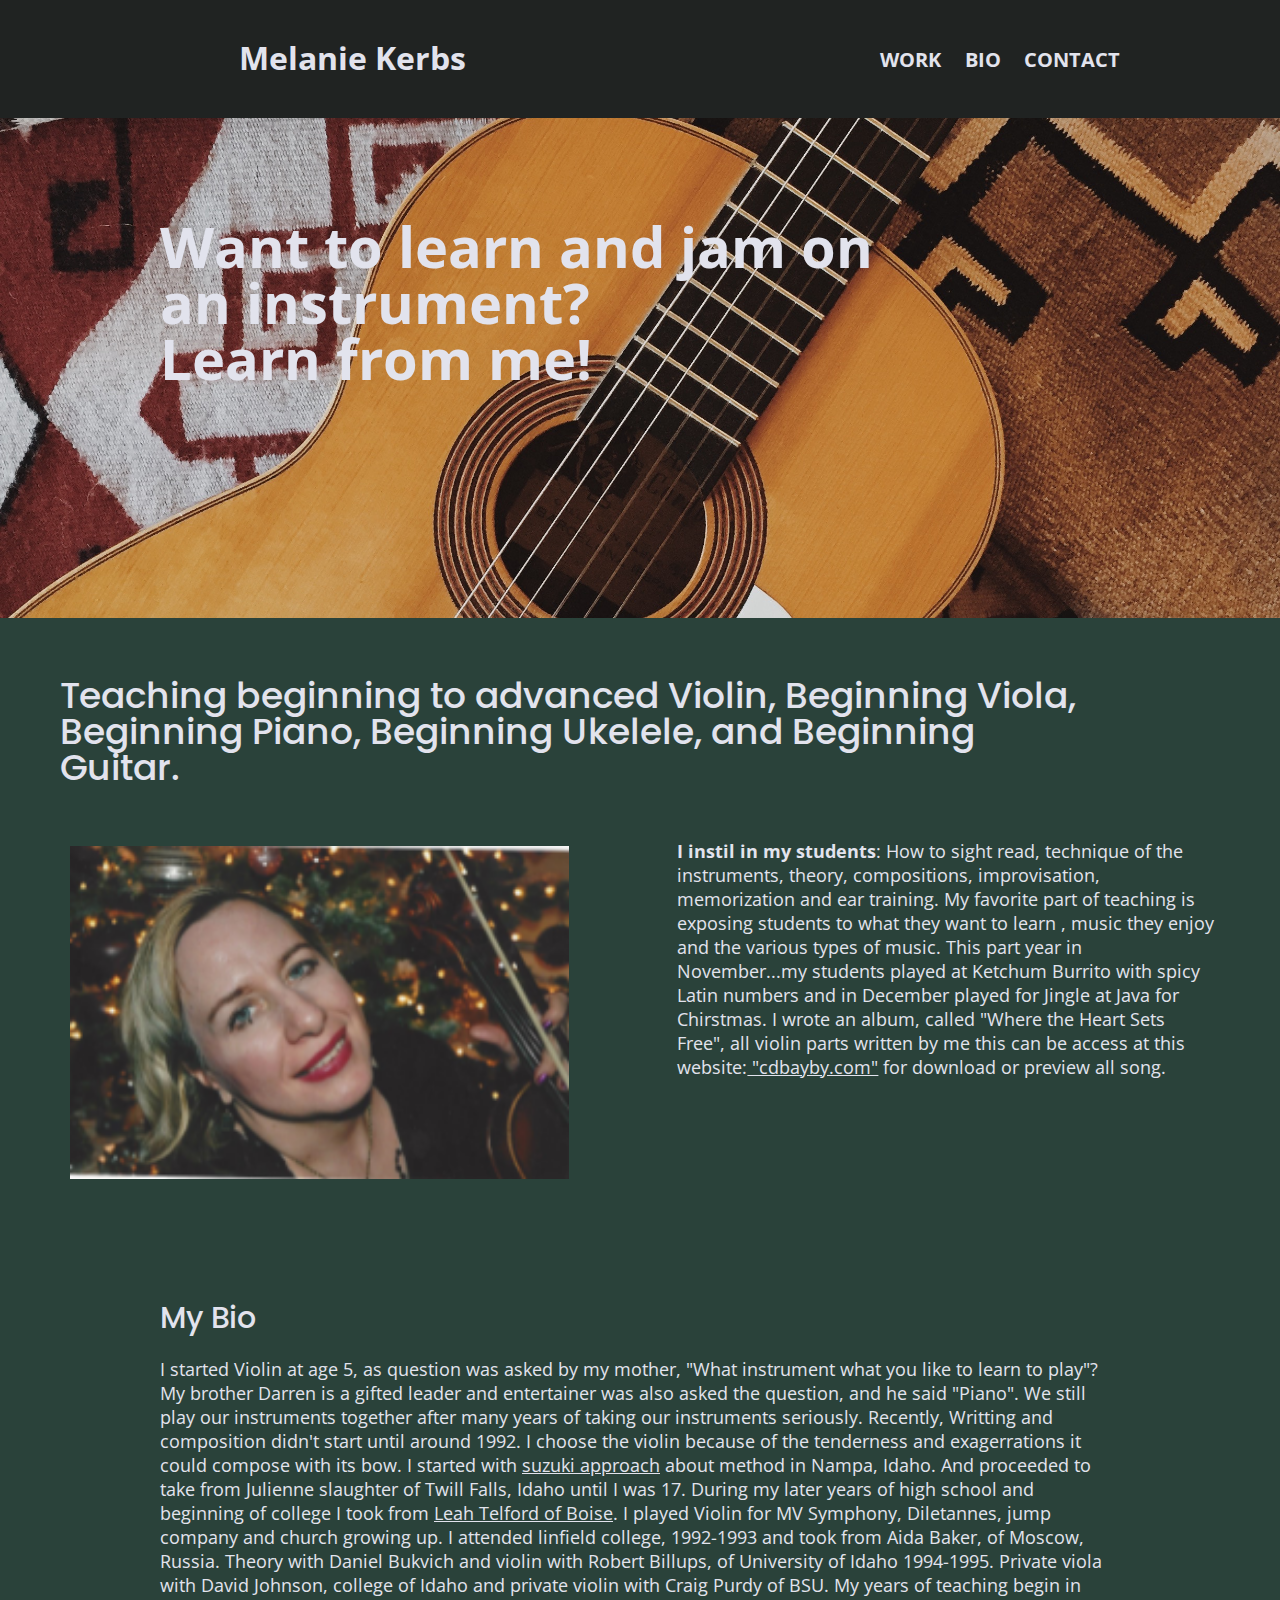
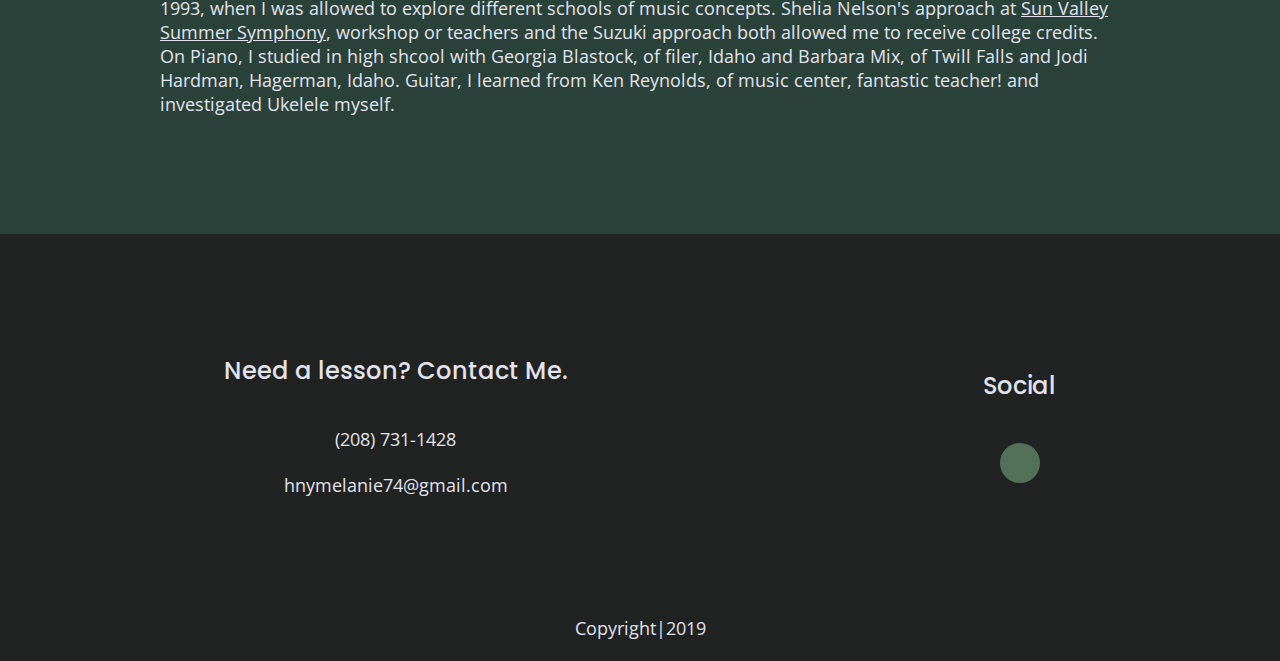
==== index.html @ a96df4be "my firt customer website" ====
<!doctype html>
<html class="no-js" lang="">

<head>
  <meta charset="utf-8">
  <meta http-equiv="x-ua-compatible" content="ie=edge">
  <title>Private Music lesson</title>
  <meta name="description" content="">
  <meta name="viewport" content="width=device-width, initial-scale=1">

  <link rel="manifest" href="site.webmanifest">
  <link rel="apple-touch-icon" href="icon.png">
  <!-- Place favicon.ico in the root directory -->
<link href="https://fonts.googleapis.com/css?family=Open+Sans:400,700|Poppins:500,700" rel="stylesheet">
<link rel="stylesheet" href="https://use.fontawesome.com/releases/v5.7.2/css/all.css" integrity="sha384-fnmOCqbTlWIlj8LyTjo7mOUStjsKC4pOpQbqyi7RrhN7udi9RwhKkMHpvLbHG9Sr" crossorigin="anonymous">
  <link rel="stylesheet" href="css/normalize.css">
  <link rel="stylesheet" href="css/main.css">

  <meta name="theme-color" content="#fafafa">
</head>

<body>
  <!--[if lte IE 9]>
    <p class="browserupgrade">You are using an <strong>outdated</strong> browser. Please <a href="https://browsehappy.com/">upgrade your browser</a> to improve your experience and security.</p>
  <![endif]-->

  <!-- Add your site or application content here -->
  <header>
    <div class="content-wrapper">
      <figure>
      <h1>Melanie Kerbs</h1>
    </figure>
      <div class ="header-divider"></div>
        <nav>
          <ul>
            <li><a href="#work">WORK</a></li>
            <li><a href="#bio">BIO</a></li>
            <li><a href="#contact">CONTACT</a></li>
          </ul>
        </nav>
      </div>
  </header>

  <main>

    <section class="hero-area">
      <div class="content-wrapper">
        <h1>Want to learn and jam on an instrument?<br> Learn from me!</h1>
      </div>
    </section>

<section class="work">
      <div class"content-wrapper">
        <h2>Teaching beginning to advanced Violin, Beginning Viola, Beginning
            Piano, Beginning Ukelele, and Beginning Guitar.
          </h2>
          <article>
            <figure>
              <img src="img/melanie-3.PNG">
            </figure>
         <div>
          <p><strong> I instil in my
            students</strong>: How to sight read, technique of the instruments, theory,
            compositions, improvisation, memorization and ear training.
            My favorite part of teaching is exposing students to what they want to learn
            , music they enjoy and the various types of music. This part year in
             November...my students played at Ketchum Burrito with spicy Latin numbers
            and in December played for Jingle at Java for Chirstmas. I wrote
            an album, called "Where the Heart Sets Free", all violin parts
            written by me this can be access at this website:<a href = "https://store.cdbaby.com/cd/melaniekerbs">
            "cdbayby.com"</a> for download or preview all song.
          </p>
      </div>
    </article>
  </div>
</section>

      <section class="bio">
        <div class="content-wrapper">
          <h3>My Bio</h3>
          <p>I started Violin at age 5, as question was asked by my mother,
              "What instrument what you like to learn to play"?<br> My brother
               Darren is a gifted leader and entertainer was also asked the question,
               and he said "Piano". We still play our instruments together after
               many years of taking our instruments seriously. Recently,
               Writting and composition didn't start until around 1992.
               I choose the violin because of the tenderness and exagerrations it could
               compose with its bow. I started with <a href ="http://idahosuzuki.org/">suzuki approach</a>
               about method in Nampa, Idaho. And proceeded to take from Julienne slaughter of Twill
               Falls, Idaho until I was 17. During my later years of high school and beginning of
               college I took from <a href = "http://telfordviolins.com/">Leah Telford of Boise</a>.
               I played Violin for MV Symphony, Diletannes, jump company and church growing up.
               I attended linfield college, 1992-1993 and took from Aida Baker, of Moscow, Russia.
               Theory with Daniel Bukvich and violin with Robert Billups, of University of Idaho 1994-1995.
               Private viola with David Johnson, college of Idaho and private violin with Craig Purdy of BSU.
               My years of teaching begin in 1993, when I was allowed to explore different schools of music concepts.
               Shelia Nelson's approach at <a href ="https://svsummersymphony.org/"> Sun Valley Summer Symphony</a>, workshop or teachers
               and the Suzuki approach both allowed me to receive college credits.
               On Piano, I studied in high shcool with Georgia Blastock, of filer, Idaho and Barbara Mix,
               of Twill Falls and Jodi Hardman, Hagerman, Idaho.
               Guitar, I learned from Ken Reynolds, of music center, fantastic teacher! and investigated Ukelele myself.
             </p>
        </div>
    </section>
</main>

  <footer >
    <div class="content-wrapper">
      <div class ="footer-content">
        <address class="contact"><!--contact became:contact-infor-->
            <h4>Need a lesson? Contact Me.</h4>
              <p>
              <a href ="call:(208)731-1428" target="_blank">
                <i class="fas fa-phone"></i>(208) 731-1428<br></a>
              </p>
              <p><br>
                <a href ="mailto:hnymelanie74@gmail.com" target="_blank">
                 <i class="far fa-envelope"></i>hnymelanie74@gmail.com</a>
              </p>
          </address>
          <div class = "social">
          <h4>Social</h4>
          <div class="social-icons">
            <p>
              <a href ="https://store.cdbaby.com/cd/melaniekerbs" target="_blank">
                <i class="fas fa-guitar"></i></a>
            </p>
          </div>
        </div>
      </div> <!--footer-content end-->
    </div> <!--content-wrapper end-->
    <div class ="copyright">
      <p>Copyright|2019</p>
    </div>
  </footer>
  <script src="js/vendor/modernizr-3.6.0.min.js"></script>
  <script src="https://code.jquery.com/jquery-3.3.1.min.js" integrity="sha256-FgpCb/KJQlLNfOu91ta32o/NMZxltwRo8QtmkMRdAu8=" crossorigin="anonymous"></script>
  <script>window.jQuery || document.write('<script src="js/vendor/jquery-3.3.1.min.js"><\/script>')</script>
  <script src="js/plugins.js"></script>
  <script src="js/main.js"></script>

  <!-- Google Analytics: change UA-XXXXX-Y to be your site's ID. -->
  <script>
    window.ga = function () { ga.q.push(arguments) }; ga.q = []; ga.l = +new Date;
    ga('create', 'UA-XXXXX-Y', 'auto'); ga('send', 'pageview')
  </script>
  <script src="https://www.google-analytics.com/analytics.js" async defer></script>
</body>

</html>
---- css/main.css ----
/*! HTML5 Boilerplate v6.1.0 | MIT License | https://html5boilerplate.com/ */

/*
 * What follows is the result of much research on cross-browser styling.
 * Credit left inline and big thanks to Nicolas Gallagher, Jonathan Neal,
 * Kroc Camen, and the H5BP dev community and team.
 */

/* ==========================================================================
   Base styles: opinionated defaults
   ========================================================================== */

html {
  color: #222;
  font-size: 1em;
  line-height: 1.4;
}

/*
 * Remove text-shadow in selection highlight:
 * https://twitter.com/miketaylr/status/12228805301
 *
 * Vendor-prefixed and regular ::selection selectors cannot be combined:
 * https://stackoverflow.com/a/16982510/7133471
 *
 * Customize the background color to match your design.
 */

::-moz-selection {
  background: #b3d4fc;
  text-shadow: none;
}

::selection {
  background: #b3d4fc;
  text-shadow: none;
}

/*
 * A better looking default horizontal rule
 */

hr {
  display: block;
  height: 1px;
  border: 0;
  border-top: 1px solid #ccc;
  margin: 1em 0;
  padding: 0;
}

/*
 * Remove the gap between audio, canvas, iframes,
 * images, videos and the bottom of their containers:
 * https://github.com/h5bp/html5-boilerplate/issues/440
 */

audio,
canvas,
iframe,
img,
svg,
video {
  vertical-align: middle;
}

/*
 * Remove default fieldset styles.
 */

fieldset {
  border: 0;
  margin: 0;
  padding: 0;
}

/*
 * Allow only vertical resizing of textareas.
 */

textarea {
  resize: vertical;
}

/* ==========================================================================
   Browser Upgrade Prompt
   ========================================================================== */

.browserupgrade {
  margin: 0.2em 0;
  background: #ccc;
  color: #000;
  padding: 0.2em 0;
}

/* ==========================================================================
   Author's custom styles
   ========================================================================== */

/* General Styles */

html {
	font-size: 16px;
}

body {
  font-size: 1em;
  font-family: 'Open Sans', sans-serif;
  color: #e2e3ed;
  text-align: left;
}

ul,
ol {
  list-style-type: none;
  margin: 0;
  padding: 0;
}

a {
  color: #e2e3ed;
  text-decoration: none;
}

h2 {
  font-family: 'Poppins', sans-serif;
  font-weight: 500;
  font-size: 1.875em;
  margin: 0;
}

h3,
h4 {
  font-family: 'Poppins', sans-serif;
  font-weight: 500;
  font-size: 1.125em;
  margin: 20px 0;
}

p {
  font-size: .875em;
  line-height: 1.285;
}

img {
 width: 100%;
}

figure {
 margin: 0;
}

address {
 font-style: normal;
}

.content-wrapper {
  width: 90%;
  margin: 50px 0;
}

/* -------------------- Base Header - Footer Styles -------------------- */

header,
footer {
  background-color: #202322;
  display: flex;
  justify-content: center;
  align-items: center;
  flex-flow: row wrap;
}

header {
  padding: 15px 0;
}

header .content-wrapper {
  margin: 0;
  display: flex;
  justify-content: center;
  align-items: center;
  flex-flow: row wrap;
}

header figure {
  width: 70%;
  display: flex;
  justify-content: center;
  align-items: center;
  flex-flow: row wrap;
}

.header-divider {
  background: #3a3a3a;
  height: 1px;
  width: 100%;
  margin: 10px 0 20px 0;
}

header nav {
  width: 60%;
  font-size: 1.125em;
  font-weight: 700;
  text-transform: uppercase;
  display: flex;
  justify-content: space-around;
  align-items: center;
  flex-flow: row wrap;
}

header nav ul {
  width: 100%;
  display: flex;
  justify-content: space-around;
}

header nav ul li {
  font-size: 1.125em;
}

footer {
  text-align: center;
  flex-direction: column;
}

footer p {
  margin: 0;
}

footer .content-wrapper {
  width: 50%;
  margin: 50px 0;
}

footer .contact {
  margin-bottom: 45px;
}

footer .social-icons {
  display: flex;
  justify-content: space-around;
  align-items: center;

}

footer .social-icons p {
  background-color: #527158;
  border-radius: 50%;
  width: 40px;
  height: 40px;
  display: flex;
  justify-content: center;
  align-items: center;
}

footer .social-icons p i {
  font-size: 1.3125em;
}

footer .copyright {
  margin: 20px 0;
}

/* -------------------- Mobile Styles - Homepage -------------------- */


/* Hero Area */

.hero-area {
  background: url(../img/junior-uk.jpg);
  background-size: cover;
  background-position: center;
  min-height: 500px;
  display: flex;
  justify-content: center;
  flex-flow: row wrap;
}

.hero-area h1 {
  font-size: 2.25em;
}

/* work */

.work {
  background-color: #2a423a;
  display: flex;
  justify-content: center;
  flex-flow: row wrap;
}

.work h2 {
  margin:60px;
  line-height: 1;
}

.work p a {
  text-decoration:underline;
}
/** bio**/
.bio {
  background-color: #2a423a;
  display: flex;
  justify-content: center;
  flex-flow: row wrap;
  min-height: 400px;
}

.bio p a {
    text-decoration: underline;
}

/* ==========================================================================
   Helper classes
   ========================================================================== */

/*
 * Hide visually and from screen readers
 */

.hidden {
  display: none !important;
}

/*
 * Hide only visually, but have it available for screen readers:
 * https://snook.ca/archives/html_and_css/hiding-content-for-accessibility
 *
 * 1. For long content, line feeds are not interpreted as spaces and small width
 *    causes content to wrap 1 word per line:
 *    https://medium.com/@jessebeach/beware-smushed-off-screen-accessible-text-5952a4c2cbfe
 */

.visuallyhidden {
  border: 0;
  clip: rect(0 0 0 0);
  height: 1px;
  margin: -1px;
  overflow: hidden;
  padding: 0;
  position: absolute;
  width: 1px;
  white-space: nowrap;
  /* 1 */
}

/*
 * Extends the .visuallyhidden class to allow the element
 * to be focusable when navigated to via the keyboard:
 * https://www.drupal.org/node/897638
 */

.visuallyhidden.focusable:active,
.visuallyhidden.focusable:focus {
  clip: auto;
  height: auto;
  margin: 0;
  overflow: visible;
  position: static;
  width: auto;
  white-space: inherit;
}

/*
 * Hide visually and from screen readers, but maintain layout
 */

.invisible {
  visibility: hidden;
}

/*
 * Clearfix: contain floats
 *
 * For modern browsers
 * 1. The space content is one way to avoid an Opera bug when the
 *    `contenteditable` attribute is included anywhere else in the document.
 *    Otherwise it causes space to appear at the top and bottom of elements
 *    that receive the `clearfix` class.
 * 2. The use of `table` rather than `block` is only necessary if using
 *    `:before` to contain the top-margins of child elements.
 */

.clearfix:before,
.clearfix:after {
  content: " ";
  /* 1 */
  display: table;
  /* 2 */
}

.clearfix:after {
  clear: both;
}

/* ==========================================================================
   EXAMPLE Media Queries for Responsive Design.
   These examples override the primary ('mobile first') styles.
   Modify as content requires.
   ========================================================================== */

@media only screen and (min-width:768px) {
  /*Tablet styles here*/

  /* General styles */
  .content-wrapper {
    max-width: 640px;
    margin: 100px 0;
  }

  h2 {
    font-size: 2.25em;
    line-height: 1.333;
  }

  h3 {
      font-size: 1.5em;
      line-height: 1.25;
  }

  /* Header */
  header {
    justify-content: space-around;
  }

  header .content-wrapper {
    width: 100%;
    justify-content: space-between;
  }

  header figure {
    width: 40%;
  }

  header nav {
    width: 35%;
  }

  header nav ul {
    justify-content: space-between;
  }

  .header-divider {
    display: none;
  }
  /* Hero Area */

  .hero-area h1 {
    font-size: 2.5em;
    line-height: 1;
    margin: 0;
}

  /* work */
  .work article {
    display: flex;
    justify-content: space-between;
  }

  .work h2 {
    width: 80%;
  }

  .work article figure,
  .work article div {
    width: 39%;
  }

  .work article div {
      width: 42%;
      margin-right:60px;
      margin-top:-25px;
    }
  .work article figure{
    margin-left:60px;
  }


/** bio are**/

.bio {

}
  /* Footer */

  footer {
    ????
  }
footer .content-wrapper {
    width: 65%;
    margin: 100px 0;
  }

footer .footer-content {
    display: flex;
    justify-content: space-between;
    align-items: center;
    flex-direction: row;
  }
  footer .contact {
    margin-bottom: 0;
  }

  footer h4 {
    font-size: 1.5em;
    margin-bottom: 40px;
  }

  footer p {
      line-height: 1.285;
  }

  footer .social-icons { not sure if need to)
    display: flex;
    flex-flow: row wrap;??????
    width: 12.5em;
    justify-content: space-around;
  }

  footer .copyright {
    width: 100%;
  }



@media only screen and (min-width:1200px) {
  /*Desktop styles here*/

  .content-wrapper {
    max-width: 960px;
  }

  h2 {
    font-size: 2.25em;
  }

  h3,
  h4 {
      font-size: 1.875em;
  }

  p {
      font-size: 1.125em;
      line-height: 1.333;
  }

/**header**/

header nav {
  width: 25%;
}

  /* Hero */
  .hero-area h1 {
    font-size: 3.5em;
    width: 80%;
  }


  /* Work- Reviews */
.work article div {
    width: 42%;
    margin-right:65px;
  }
.work article figure{
  margin-left:70px;
}
/* ==========================================================================
   Print styles.
   Inlined to avoid the additional HTTP request:
   https://www.phpied.com/delay-loading-your-print-css/
   ========================================================================== */

@media print {
  *,
  *:before,
  *:after {
    background: transparent !important;
    color: #000 !important;
    /* Black prints faster */
    -webkit-box-shadow: none !important;
    box-shadow: none !important;
    text-shadow: none !important;
  }
  a,
  a:visited {
    text-decoration: underline;
  }
  a[href]:after {
    content: " (" attr(href) ")";
  }
  abbr[title]:after {
    content: " (" attr(title) ")";
  }
  /*
     * Don't show links that are fragment identifiers,
     * or use the `javascript:` pseudo protocol
     */
  a[href^="#"]:after,
  a[href^="javascript:"]:after {
    content: "";
  }
  pre {
    white-space: pre-wrap !important;
  }
  pre,
  blockquote {
    border: 1px solid #999;
    page-break-inside: avoid;
  }
  /*
     * Printing Tables:
     * http://css-discuss.incutio.com/wiki/Printing_Tables
     */
  thead {
    display: table-header-group;
  }
  tr,
  img {
    page-break-inside: avoid;
  }
  p,
  h2,
  h3 {
    orphans: 3;
    widows: 3;
  }
  h2,
  h3 {
    page-break-after: avoid;
  }
}
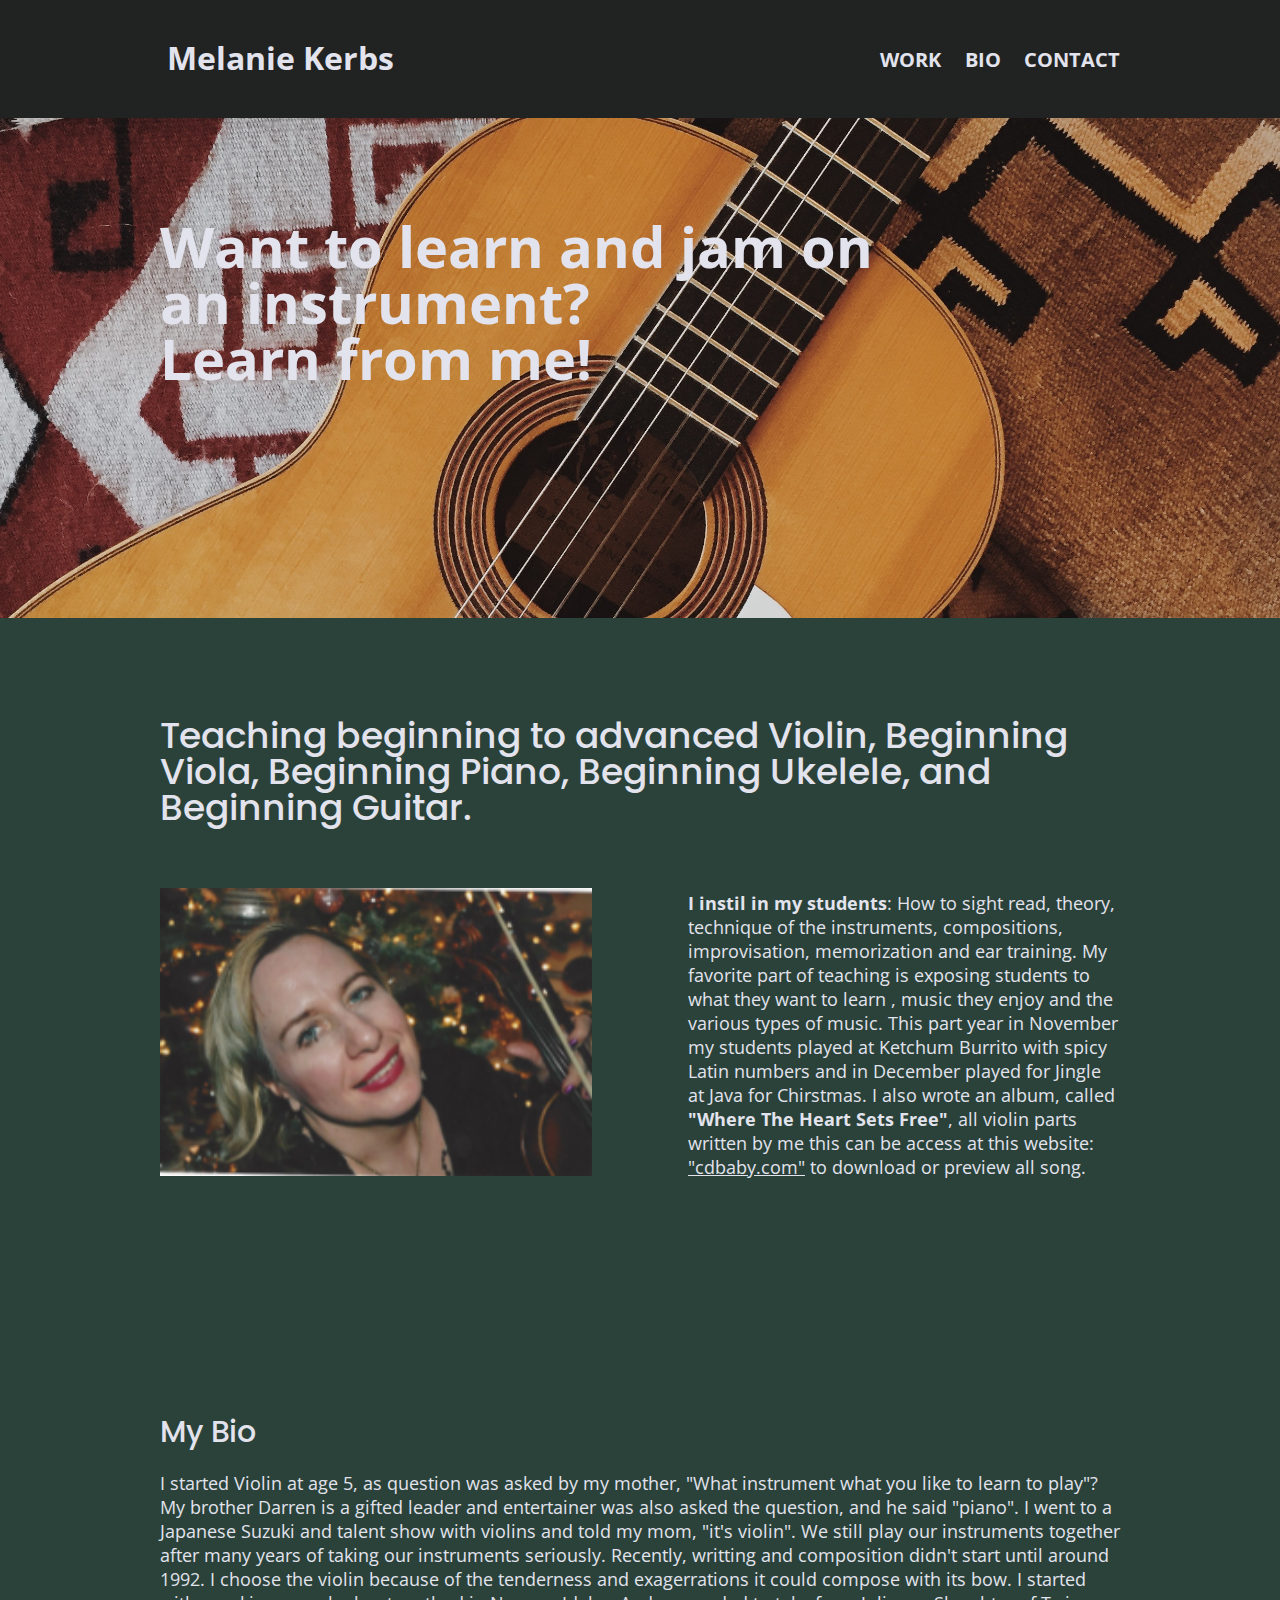
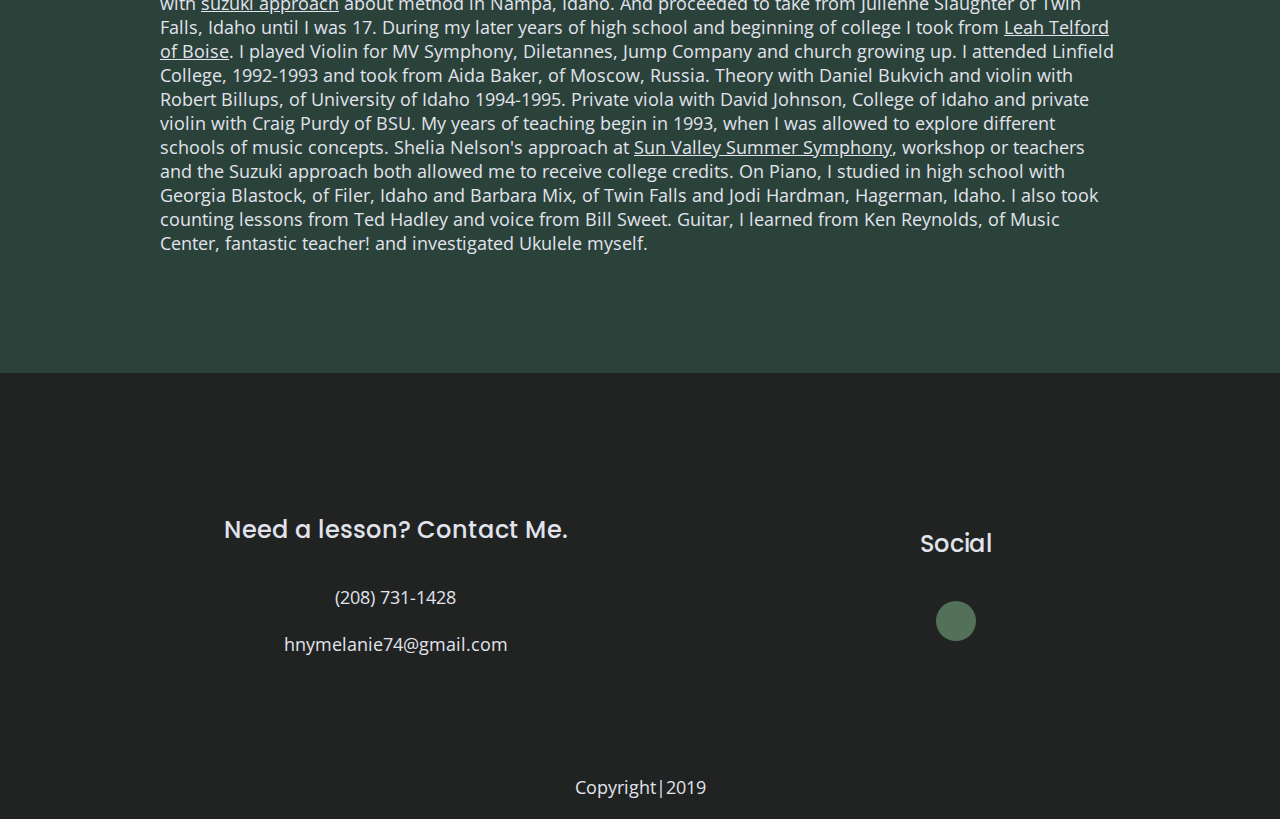
==== commit 62caaa3c: "changed on css and html" ====
--- a/index.html
+++ b/index.html
@@ -1,5 +1,5 @@
 <!doctype html>
-<html class="no-js" lang="">
+<html class="no-js" lang="en">
 
 <head>
   <meta charset="utf-8">
@@ -11,6 +11,7 @@
   <link rel="manifest" href="site.webmanifest">
   <link rel="apple-touch-icon" href="icon.png">
   <!-- Place favicon.ico in the root directory -->
+
 <link href="https://fonts.googleapis.com/css?family=Open+Sans:400,700|Poppins:500,700" rel="stylesheet">
 <link rel="stylesheet" href="https://use.fontawesome.com/releases/v5.7.2/css/all.css" integrity="sha384-fnmOCqbTlWIlj8LyTjo7mOUStjsKC4pOpQbqyi7RrhN7udi9RwhKkMHpvLbHG9Sr" crossorigin="anonymous">
   <link rel="stylesheet" href="css/normalize.css">
@@ -49,65 +50,72 @@
       </div>
     </section>
 
-<section class="work">
-      <div class"content-wrapper">
+<footer>
+<div id ="work">
+      <div class="content-wrapper">
         <h2>Teaching beginning to advanced Violin, Beginning Viola, Beginning
             Piano, Beginning Ukelele, and Beginning Guitar.
           </h2>
           <article>
             <figure>
-              <img src="img/melanie-3.PNG">
+              <img src="img/melanie-3.PNG" alt="A picture of me with violin">
             </figure>
          <div>
-          <p><strong> I instil in my
-            students</strong>: How to sight read, technique of the instruments, theory,
+          <p><strong> I instil in my students</strong>: How to sight read,
+            theory, technique of the instruments,
             compositions, improvisation, memorization and ear training.
             My favorite part of teaching is exposing students to what they want to learn
             , music they enjoy and the various types of music. This part year in
-             November...my students played at Ketchum Burrito with spicy Latin numbers
-            and in December played for Jingle at Java for Chirstmas. I wrote
-            an album, called "Where the Heart Sets Free", all violin parts
+             November my students played at Ketchum Burrito with spicy Latin numbers
+            and in December played for Jingle at Java for Chirstmas. I also wrote
+            an album, called <strong> "Where The Heart Sets Free"</strong>, all violin parts
             written by me this can be access at this website:<a href = "https://store.cdbaby.com/cd/melaniekerbs">
-            "cdbayby.com"</a> for download or preview all song.
+            "cdbaby.com"</a> to download or preview all song.
           </p>
       </div>
     </article>
   </div>
-</section>
+</div>
+</footer>
 
-      <section class="bio">
+<section>
+      <div id ="bio">
         <div class="content-wrapper">
           <h3>My Bio</h3>
           <p>I started Violin at age 5, as question was asked by my mother,
               "What instrument what you like to learn to play"?<br> My brother
                Darren is a gifted leader and entertainer was also asked the question,
-               and he said "Piano". We still play our instruments together after
+               and he said "piano". I went to a Japanese Suzuki and talent show with violins and told
+               my mom, "it's violin". We still play our instruments together after
                many years of taking our instruments seriously. Recently,
-               Writting and composition didn't start until around 1992.
+               writting and composition didn't start until around 1992.
                I choose the violin because of the tenderness and exagerrations it could
                compose with its bow. I started with <a href ="http://idahosuzuki.org/">suzuki approach</a>
-               about method in Nampa, Idaho. And proceeded to take from Julienne slaughter of Twill
+               about method in Nampa, Idaho. And proceeded to take from Julienne Slaughter of Twin
                Falls, Idaho until I was 17. During my later years of high school and beginning of
                college I took from <a href = "http://telfordviolins.com/">Leah Telford of Boise</a>.
-               I played Violin for MV Symphony, Diletannes, jump company and church growing up.
-               I attended linfield college, 1992-1993 and took from Aida Baker, of Moscow, Russia.
+               I played Violin for MV Symphony, Diletannes, Jump Company and church growing up.
+               I attended Linfield College, 1992-1993 and took from Aida Baker, of Moscow, Russia.
                Theory with Daniel Bukvich and violin with Robert Billups, of University of Idaho 1994-1995.
-               Private viola with David Johnson, college of Idaho and private violin with Craig Purdy of BSU.
+               Private viola with David Johnson, College of Idaho and private violin with Craig Purdy of BSU.
                My years of teaching begin in 1993, when I was allowed to explore different schools of music concepts.
                Shelia Nelson's approach at <a href ="https://svsummersymphony.org/"> Sun Valley Summer Symphony</a>, workshop or teachers
                and the Suzuki approach both allowed me to receive college credits.
-               On Piano, I studied in high shcool with Georgia Blastock, of filer, Idaho and Barbara Mix,
-               of Twill Falls and Jodi Hardman, Hagerman, Idaho.
-               Guitar, I learned from Ken Reynolds, of music center, fantastic teacher! and investigated Ukelele myself.
+               On Piano, I studied in high school with Georgia Blastock, of Filer, Idaho and Barbara Mix,
+               of Twin Falls and Jodi Hardman, Hagerman, Idaho. I also took counting lessons from Ted Hadley and voice from Bill Sweet.
+               Guitar, I learned from Ken Reynolds, of Music Center, fantastic teacher! and investigated Ukulele myself.
              </p>
         </div>
+      </div>
     </section>
 </main>
 
-  <footer >
+
+  <footer>
+    <div id = "contact">
     <div class="content-wrapper">
       <div class ="footer-content">
-        <address class="contact"><!--contact became:contact-infor-->
+        <address class="contact-infor"><!--contact became:contact-infor-->
             <h4>Need a lesson? Contact Me.</h4>
               <p>
               <a href ="call:(208)731-1428" target="_blank">
@@ -132,7 +140,8 @@
     <div class ="copyright">
       <p>Copyright|2019</p>
     </div>
-  </footer>
+  </div>
+</footer>
   <script src="js/vendor/modernizr-3.6.0.min.js"></script>
   <script src="https://code.jquery.com/jquery-3.3.1.min.js" integrity="sha256-FgpCb/KJQlLNfOu91ta32o/NMZxltwRo8QtmkMRdAu8=" crossorigin="anonymous"></script>
   <script>window.jQuery || document.write('<script src="js/vendor/jquery-3.3.1.min.js"><\/script>')</script>
--- a/css/main.css
+++ b/css/main.css
@@ -162,7 +162,7 @@
 /* -------------------- Base Header - Footer Styles -------------------- */
 
 header,
-footer {
+footer #contact {
   background-color: #202322;
   display: flex;
   justify-content: center;
@@ -218,32 +218,32 @@
   font-size: 1.125em;
 }
 
-footer {
+footer #contact {
   text-align: center;
   flex-direction: column;
 }
 
-footer p {
+footer #contact p {
   margin: 0;
 }
 
-footer .content-wrapper {
-  width: 50%;
+footer #contact .content-wrapper {
+  width: 55%;
   margin: 50px 0;
 }
 
-footer .contact {
-  margin-bottom: 45px;
-}
-
-footer .social-icons {
+footer #contact .contact-infor {
+  margin-bottom: 50px;
+}
+
+footer #contact .social-icons {
   display: flex;
   justify-content: space-around;
   align-items: center;
 
 }
 
-footer .social-icons p {
+footer #contact .social-icons p {
   background-color: #527158;
   border-radius: 50%;
   width: 40px;
@@ -253,18 +253,19 @@
   align-items: center;
 }
 
-footer .social-icons p i {
+footer #contact .social-icons p i {
   font-size: 1.3125em;
 }
 
-footer .copyright {
+footer #contact .copyright {
   margin: 20px 0;
 }
 
 /* -------------------- Mobile Styles - Homepage -------------------- */
 
-
 /* Hero Area */
+
+
 
 .hero-area {
   background: url(../img/junior-uk.jpg);
@@ -282,23 +283,26 @@
 
 /* work */
 
-.work {
+#work {
   background-color: #2a423a;
   display: flex;
   justify-content: center;
   flex-flow: row wrap;
 }
 
-.work h2 {
-  margin:60px;
+#work h2 {
+margin-bottom: 15px;
   line-height: 1;
 }
 
-.work p a {
+#work p {
+  margin-bottom:15px;
+}
+#work p a {
   text-decoration:underline;
 }
 /** bio**/
-.bio {
+#bio {
   background-color: #2a423a;
   display: flex;
   justify-content: center;
@@ -306,7 +310,7 @@
   min-height: 400px;
 }
 
-.bio p a {
+#bio p a {
     text-decoration: underline;
 }
 
@@ -433,7 +437,7 @@
   }
 
   header nav {
-    width: 35%;
+    width:35%;
   }
 
   header nav ul {
@@ -452,72 +456,62 @@
 }
 
   /* work */
-  .work article {
+  #work article {
     display: flex;
     justify-content: space-between;
   }
 
-  .work h2 {
-    width: 80%;
-  }
-
-  .work article figure,
-  .work article div {
-    width: 39%;
-  }
-
-  .work article div {
-      width: 42%;
-      margin-right:60px;
-      margin-top:-25px;
-    }
-  .work article figure{
-    margin-left:60px;
-  }
-
-
-/** bio are**/
-
-.bio {
-
-}
+  #work h2 {
+    width: 95%;
+
+  }
+
+
+  #work article figure,
+  #work article div {
+    width: 45%;
+      margin-top: 32px;
+  }
+
+
+  #work article figure{
+   margin-right:65px;
+   margin-top:47px;
+  }
+
   /* Footer */
 
-  footer {
-    ????
-  }
-footer .content-wrapper {
+footer #contact .content-wrapper {
     width: 65%;
     margin: 100px 0;
   }
 
-footer .footer-content {
+footer #contact .footer-content {
     display: flex;
     justify-content: space-between;
     align-items: center;
     flex-direction: row;
   }
-  footer .contact {
+  footer #contact .contact-infor {
     margin-bottom: 0;
   }
 
-  footer h4 {
+  footer #contact h4 {
     font-size: 1.5em;
     margin-bottom: 40px;
-  }
-
-  footer p {
+    margin-top:40px;
+  }
+
+  footer #contact p {
       line-height: 1.285;
   }
 
-  footer .social-icons { not sure if need to)
-    display: flex;
-    flex-flow: row wrap;??????
+  footer #contact .social-icons {
     width: 12.5em;
     justify-content: space-around;
   }
 
-  footer .copyright {
+  footer #contact .copyright {
     width: 100%;
   }
 
@@ -549,7 +543,9 @@
 header nav {
   width: 25%;
 }
-
+ header figure  {
+   width: 25%;
+ }
   /* Hero */
   .hero-area h1 {
     font-size: 3.5em;
@@ -558,13 +554,11 @@
 
 
   /* Work- Reviews */
-.work article div {
-    width: 42%;
-    margin-right:65px;
-  }
-.work article figure{
-  margin-left:70px;
-}
+#work article div {
+    width: 45%;
+
+  }
+
 /* ==========================================================================
    Print styles.
    Inlined to avoid the additional HTTP request:
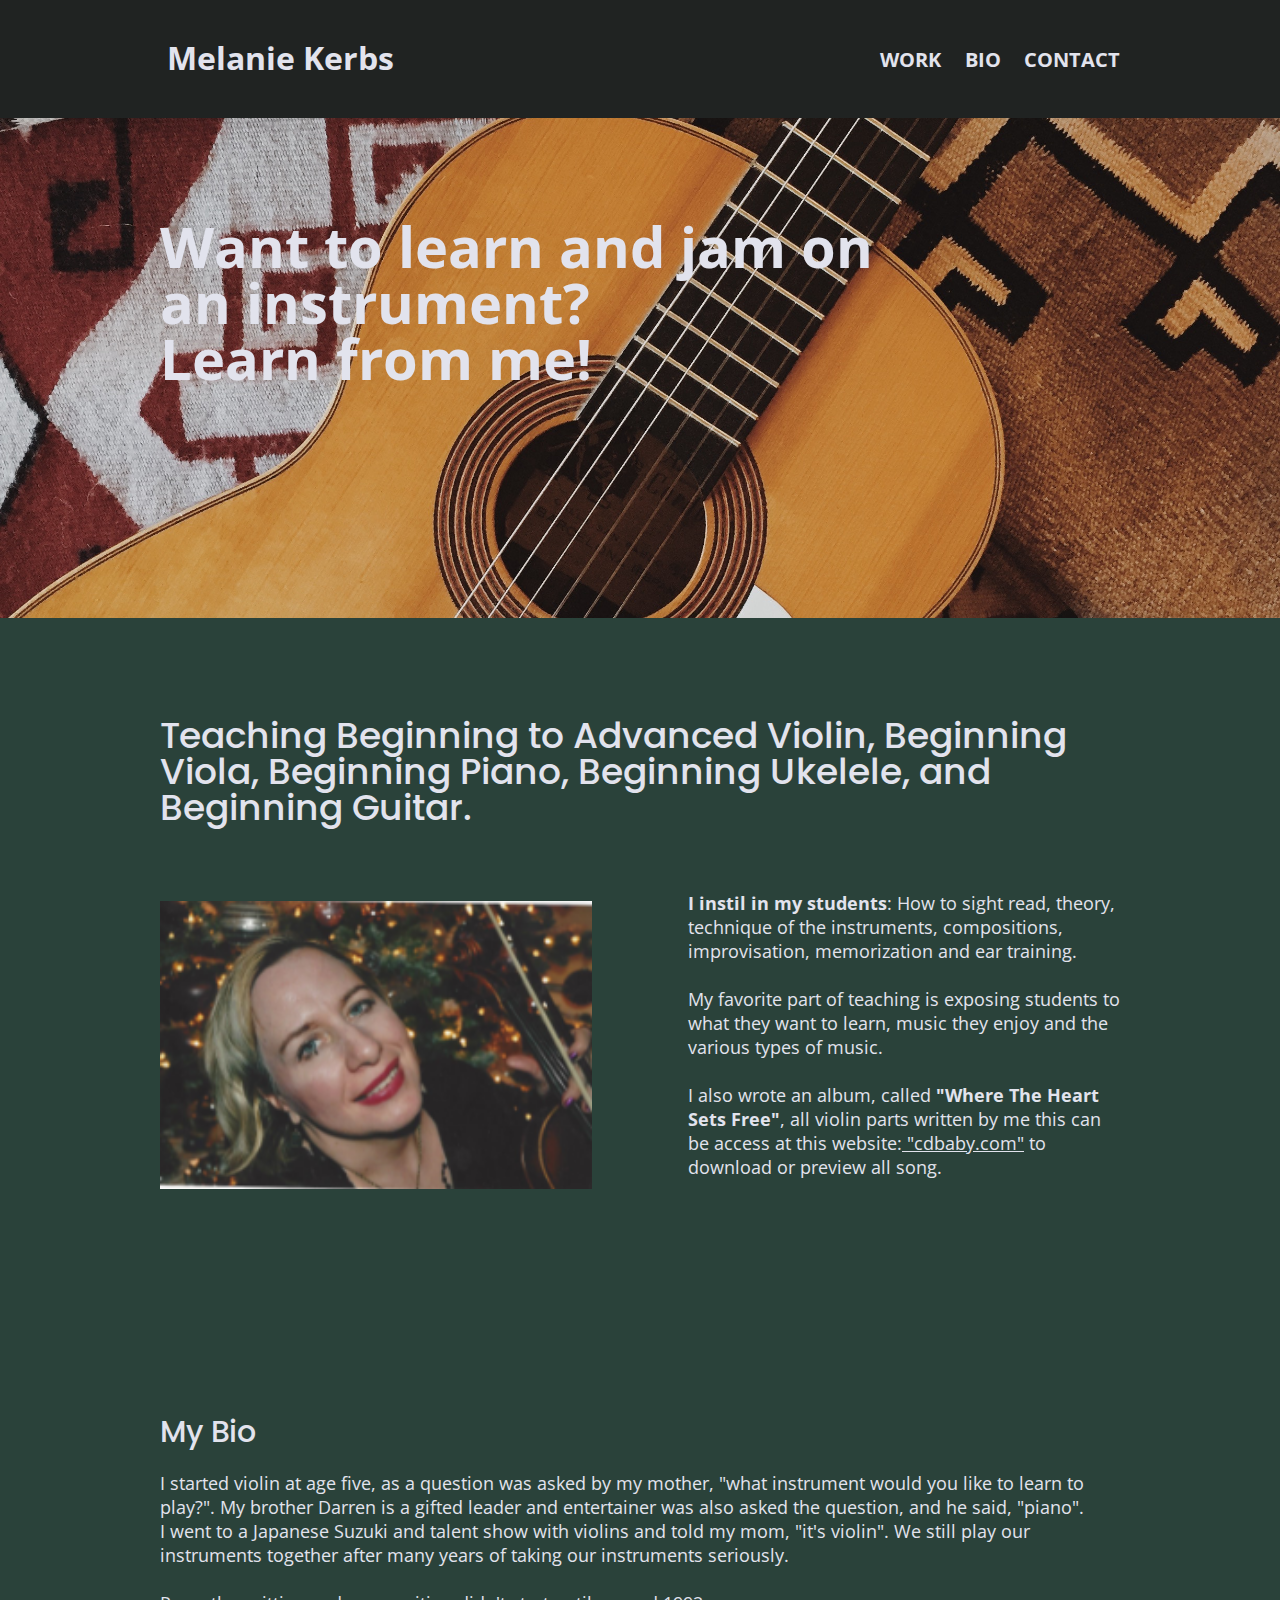
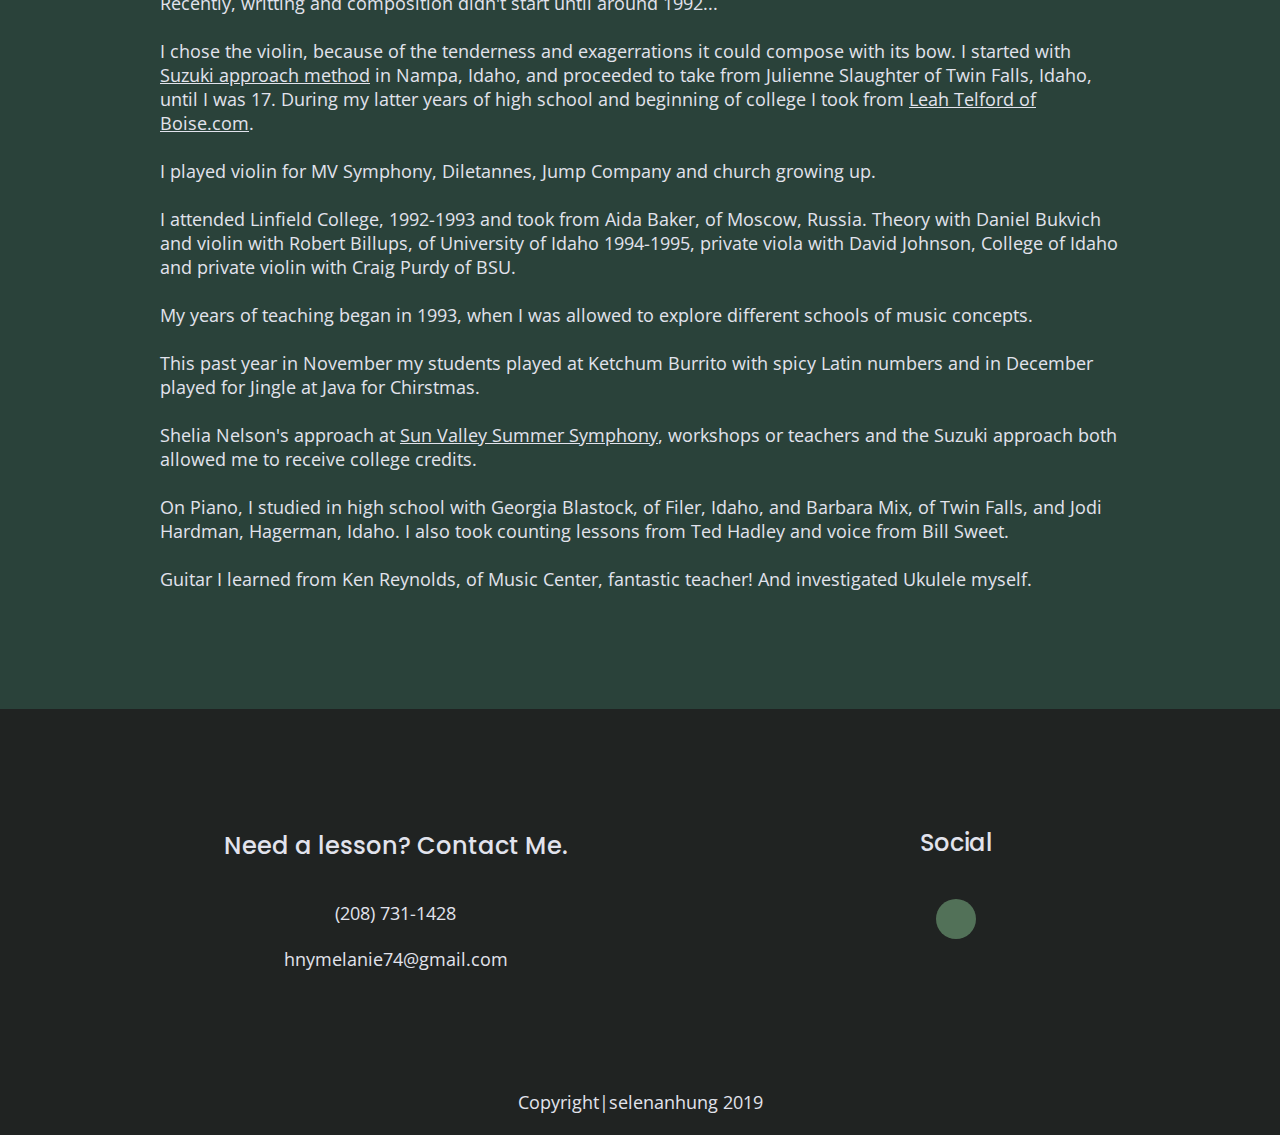
==== commit 78e11f81: "last change" ====
--- a/index.html
+++ b/index.html
@@ -11,13 +11,11 @@
   <link rel="manifest" href="site.webmanifest">
   <link rel="apple-touch-icon" href="icon.png">
   <!-- Place favicon.ico in the root directory -->
-
-<link href="https://fonts.googleapis.com/css?family=Open+Sans:400,700|Poppins:500,700" rel="stylesheet">
-<link rel="stylesheet" href="https://use.fontawesome.com/releases/v5.7.2/css/all.css" integrity="sha384-fnmOCqbTlWIlj8LyTjo7mOUStjsKC4pOpQbqyi7RrhN7udi9RwhKkMHpvLbHG9Sr" crossorigin="anonymous">
+  <!--google fonts -->
+  <link href="https://fonts.googleapis.com/css?family=Open+Sans:400,700|Poppins:500,700" rel="stylesheet">
+  <link rel="stylesheet" href="https://use.fontawesome.com/releases/v5.7.2/css/all.css" integrity="sha384-fnmOCqbTlWIlj8LyTjo7mOUStjsKC4pOpQbqyi7RrhN7udi9RwhKkMHpvLbHG9Sr" crossorigin="anonymous">
   <link rel="stylesheet" href="css/normalize.css">
   <link rel="stylesheet" href="css/main.css">
-
-  <meta name="theme-color" content="#fafafa">
 </head>
 
 <body>
@@ -44,30 +42,28 @@
 
   <main>
 
-    <section class="hero-area">
-      <div class="content-wrapper">
-        <h1>Want to learn and jam on an instrument?<br> Learn from me!</h1>
-      </div>
-    </section>
+      <section class="hero-area">
+         <div class="content-wrapper">
+         <h1>Want to learn and jam on an instrument?<br> Learn from me!</h1>
+         </div>
+      </section>
 
-<footer>
+
 <div id ="work">
       <div class="content-wrapper">
-        <h2>Teaching beginning to advanced Violin, Beginning Viola, Beginning
+        <h2>Teaching Beginning to Advanced Violin, Beginning Viola, Beginning
             Piano, Beginning Ukelele, and Beginning Guitar.
-          </h2>
-          <article>
+        </h2>
+        <article>
             <figure>
-              <img src="img/melanie-3.PNG" alt="A picture of me with violin">
+              <img src="img/melanie-3.PNG" alt="A picture of me with violin"/>
             </figure>
          <div>
           <p><strong> I instil in my students</strong>: How to sight read,
             theory, technique of the instruments,
-            compositions, improvisation, memorization and ear training.
-            My favorite part of teaching is exposing students to what they want to learn
-            , music they enjoy and the various types of music. This part year in
-             November my students played at Ketchum Burrito with spicy Latin numbers
-            and in December played for Jingle at Java for Chirstmas. I also wrote
+            compositions, improvisation, memorization and ear training.<br><br>
+            My favorite part of teaching is exposing students to what they want to learn,
+             music they enjoy and the various types of music.<br><br> I also wrote
             an album, called <strong> "Where The Heart Sets Free"</strong>, all violin parts
             written by me this can be access at this website:<a href = "https://store.cdbaby.com/cd/melaniekerbs">
             "cdbaby.com"</a> to download or preview all song.
@@ -76,34 +72,36 @@
     </article>
   </div>
 </div>
-</footer>
+
 
 <section>
       <div id ="bio">
         <div class="content-wrapper">
           <h3>My Bio</h3>
-          <p>I started Violin at age 5, as question was asked by my mother,
-              "What instrument what you like to learn to play"?<br> My brother
+          <p>I started violin at age five, as a question was asked by my mother,
+              "what instrument would you like to learn to play?". My brother
                Darren is a gifted leader and entertainer was also asked the question,
-               and he said "piano". I went to a Japanese Suzuki and talent show with violins and told
+               and he said, "piano".<br> I went to a Japanese Suzuki and talent show with violins and told
                my mom, "it's violin". We still play our instruments together after
-               many years of taking our instruments seriously. Recently,
-               writting and composition didn't start until around 1992.
-               I choose the violin because of the tenderness and exagerrations it could
-               compose with its bow. I started with <a href ="http://idahosuzuki.org/">suzuki approach</a>
-               about method in Nampa, Idaho. And proceeded to take from Julienne Slaughter of Twin
-               Falls, Idaho until I was 17. During my later years of high school and beginning of
-               college I took from <a href = "http://telfordviolins.com/">Leah Telford of Boise</a>.
-               I played Violin for MV Symphony, Diletannes, Jump Company and church growing up.
+               many years of taking our instruments seriously.<br><br> Recently,
+               writting and composition didn't start until around 1992...<br><br>
+               I chose the violin, because of the tenderness and exagerrations it could
+               compose with its bow. I started with <a href ="http://idahosuzuki.org/">Suzuki approach method</a>
+                in Nampa, Idaho, and proceeded to take from Julienne Slaughter of Twin
+               Falls, Idaho, until I was 17. During my latter years of high school and beginning of
+               college I took from <a href = "http://telfordviolins.com/">Leah Telford of Boise.com</a>.<br><br>
+               I played violin for MV Symphony, Diletannes, Jump Company and church growing up.<br><br>
                I attended Linfield College, 1992-1993 and took from Aida Baker, of Moscow, Russia.
-               Theory with Daniel Bukvich and violin with Robert Billups, of University of Idaho 1994-1995.
-               Private viola with David Johnson, College of Idaho and private violin with Craig Purdy of BSU.
-               My years of teaching begin in 1993, when I was allowed to explore different schools of music concepts.
-               Shelia Nelson's approach at <a href ="https://svsummersymphony.org/"> Sun Valley Summer Symphony</a>, workshop or teachers
-               and the Suzuki approach both allowed me to receive college credits.
-               On Piano, I studied in high school with Georgia Blastock, of Filer, Idaho and Barbara Mix,
-               of Twin Falls and Jodi Hardman, Hagerman, Idaho. I also took counting lessons from Ted Hadley and voice from Bill Sweet.
-               Guitar, I learned from Ken Reynolds, of Music Center, fantastic teacher! and investigated Ukulele myself.
+               Theory with Daniel Bukvich and violin with Robert Billups, of University of Idaho 1994-1995,
+               private viola with David Johnson, College of Idaho and private violin with Craig Purdy of BSU.<br><br>
+               My years of teaching began in 1993, when I was allowed to explore different schools of music concepts.<br><br>This past year in
+               November my students played at Ketchum Burrito with spicy Latin numbers
+              and in December played for Jingle at Java for Chirstmas.<br><br>
+               Shelia Nelson's approach at <a href ="https://svsummersymphony.org/"> Sun Valley Summer Symphony</a>, workshops or teachers
+               and the Suzuki approach both allowed me to receive college credits.<br><br>
+               On Piano, I studied in high school with Georgia Blastock, of Filer, Idaho, and Barbara Mix,
+               of Twin Falls, and Jodi Hardman, Hagerman, Idaho. I also took counting lessons from Ted Hadley and voice from Bill Sweet.
+               <br><br>Guitar I learned from Ken Reynolds, of Music Center, fantastic teacher! And investigated Ukulele myself.
              </p>
         </div>
       </div>
@@ -126,10 +124,10 @@
                  <i class="far fa-envelope"></i>hnymelanie74@gmail.com</a>
               </p>
           </address>
-          <div class = "social">
-          <h4>Social</h4>
+      <div class = "social">
+            <h4>Social</h4>
           <div class="social-icons">
-            <p>
+             <p>
               <a href ="https://store.cdbaby.com/cd/melaniekerbs" target="_blank">
                 <i class="fas fa-guitar"></i></a>
             </p>
@@ -138,7 +136,7 @@
       </div> <!--footer-content end-->
     </div> <!--content-wrapper end-->
     <div class ="copyright">
-      <p>Copyright|2019</p>
+        <p>Copyright|selenanhung 2019</p>
     </div>
   </div>
 </footer>
--- a/css/main.css
+++ b/css/main.css
@@ -240,7 +240,10 @@
   display: flex;
   justify-content: space-around;
   align-items: center;
-
+}
+
+footer #contact .social h4 {
+  margin-top: -15px;
 }
 
 footer #contact .social-icons p {
@@ -476,7 +479,7 @@
 
   #work article figure{
    margin-right:65px;
-   margin-top:47px;
+   margin-top:60px;
   }
 
   /* Footer */
@@ -499,8 +502,7 @@
   footer #contact h4 {
     font-size: 1.5em;
     margin-bottom: 40px;
-    margin-top:40px;
-  }
+    }
 
   footer #contact p {
       line-height: 1.285;
@@ -508,7 +510,7 @@
 
   footer #contact .social-icons {
     width: 12.5em;
-    justify-content: space-around;
+    justify-content: center;
   }
 
   footer #contact .copyright {
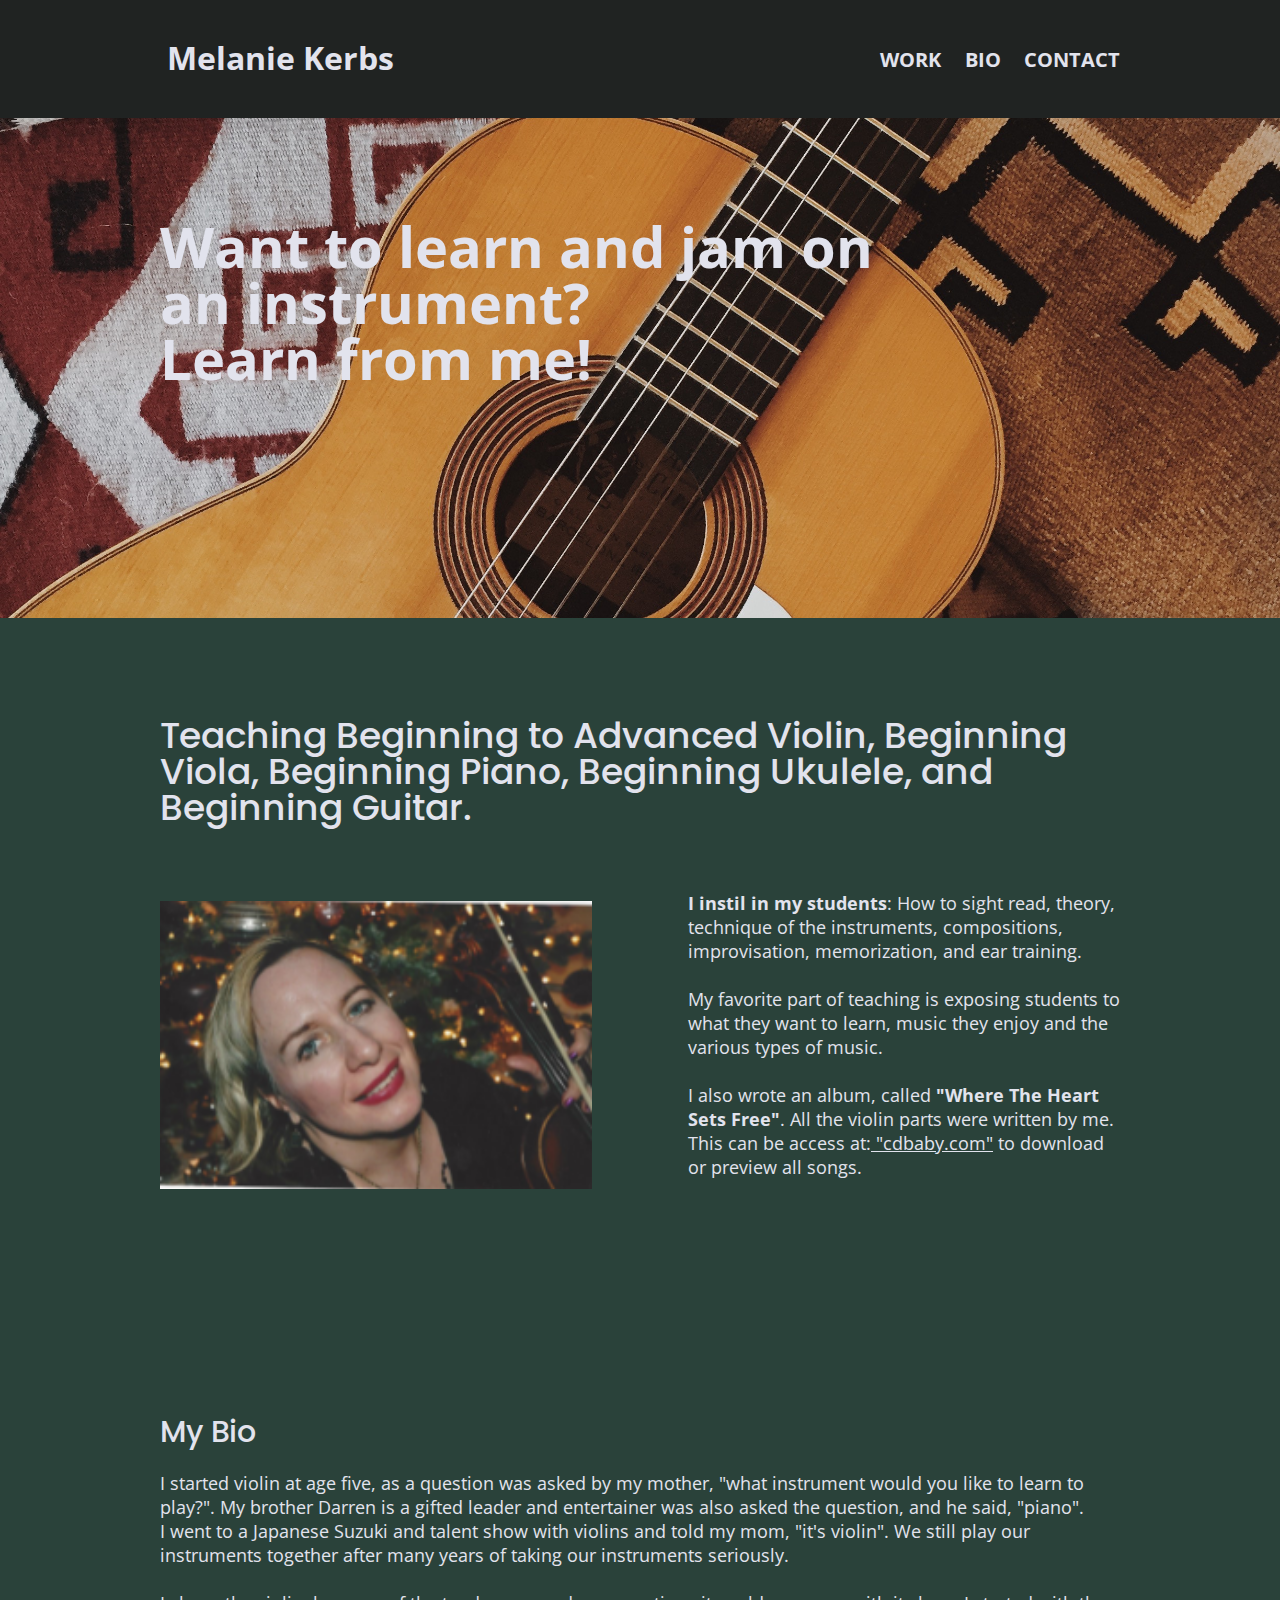
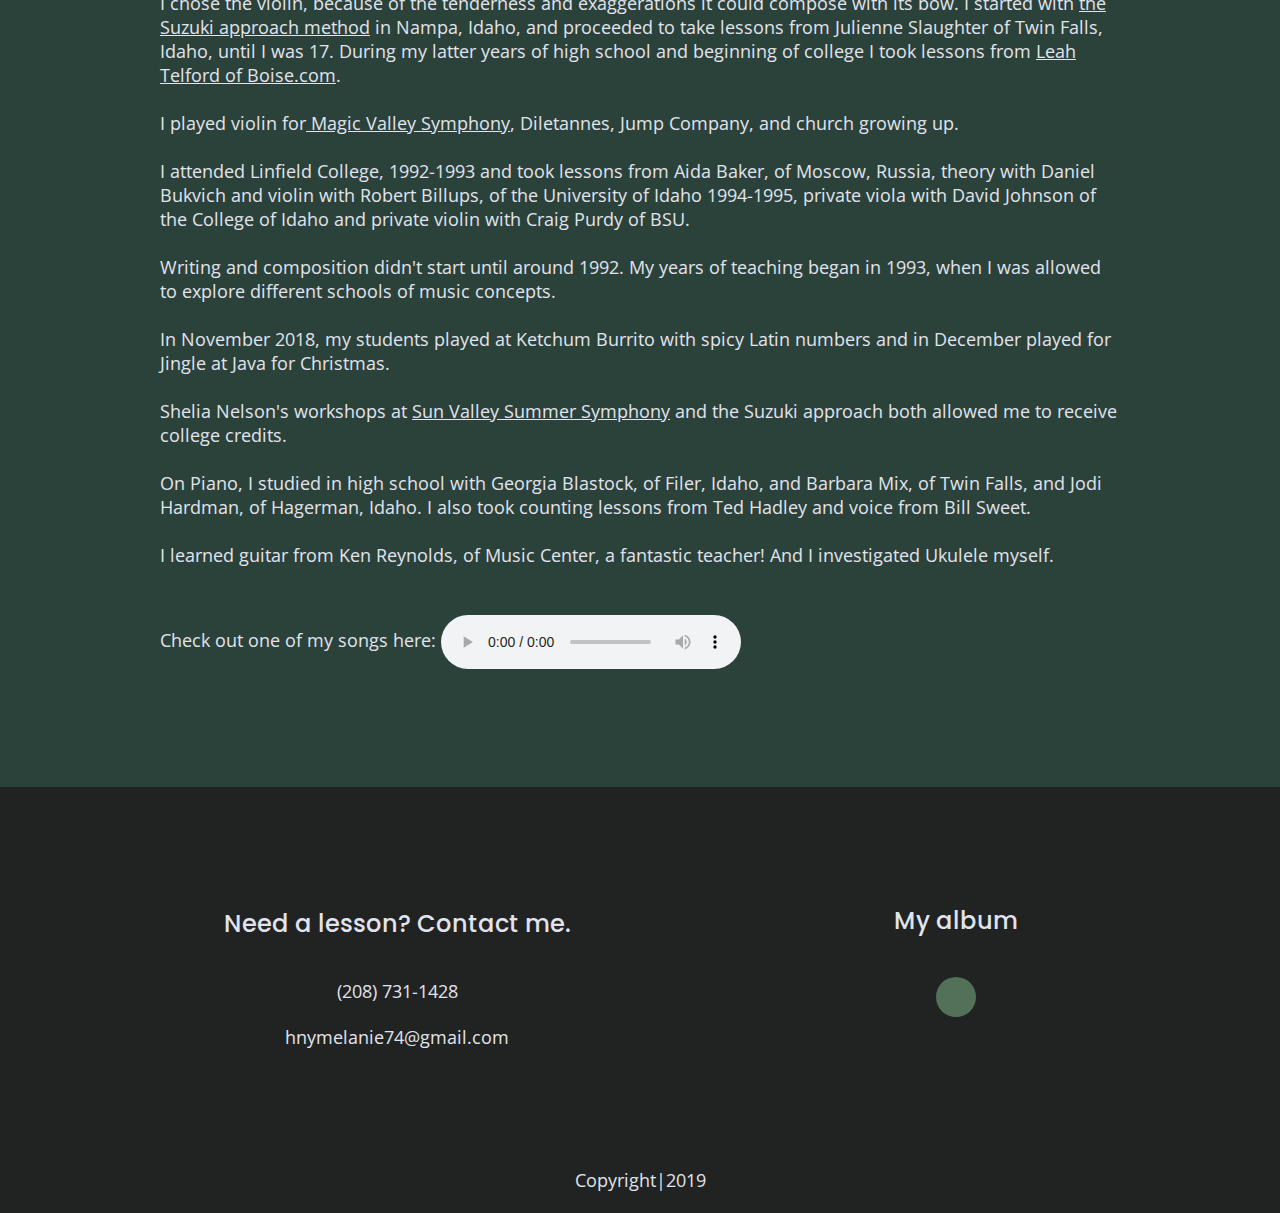
==== commit 9e216003: "add audio and fix misspell" ====
--- a/index.html
+++ b/index.html
@@ -46,13 +46,13 @@
          <div class="content-wrapper">
          <h1>Want to learn and jam on an instrument?<br> Learn from me!</h1>
          </div>
-      </section>
+         </section>
 
 
 <div id ="work">
       <div class="content-wrapper">
         <h2>Teaching Beginning to Advanced Violin, Beginning Viola, Beginning
-            Piano, Beginning Ukelele, and Beginning Guitar.
+            Piano, Beginning Ukulele, and Beginning Guitar.
         </h2>
         <article>
             <figure>
@@ -61,12 +61,12 @@
          <div>
           <p><strong> I instil in my students</strong>: How to sight read,
             theory, technique of the instruments,
-            compositions, improvisation, memorization and ear training.<br><br>
+            compositions, improvisation, memorization, and ear training.<br><br>
             My favorite part of teaching is exposing students to what they want to learn,
              music they enjoy and the various types of music.<br><br> I also wrote
-            an album, called <strong> "Where The Heart Sets Free"</strong>, all violin parts
-            written by me this can be access at this website:<a href = "https://store.cdbaby.com/cd/melaniekerbs">
-            "cdbaby.com"</a> to download or preview all song.
+            an album, called <strong> "Where The Heart Sets Free"</strong>. All the violin parts were
+            written by me. This can be access at:<a href = "https://store.cdbaby.com/cd/melaniekerbs">
+            "cdbaby.com"</a> to download or preview all songs.
           </p>
       </div>
     </article>
@@ -83,25 +83,28 @@
                Darren is a gifted leader and entertainer was also asked the question,
                and he said, "piano".<br> I went to a Japanese Suzuki and talent show with violins and told
                my mom, "it's violin". We still play our instruments together after
-               many years of taking our instruments seriously.<br><br> Recently,
-               writting and composition didn't start until around 1992...<br><br>
-               I chose the violin, because of the tenderness and exagerrations it could
-               compose with its bow. I started with <a href ="http://idahosuzuki.org/">Suzuki approach method</a>
-                in Nampa, Idaho, and proceeded to take from Julienne Slaughter of Twin
+               many years of taking our instruments seriously.<br><br>
+               I chose the violin, because of the tenderness and exaggerations it could
+               compose with its bow. I started with <a href ="http://idahosuzuki.org/">the Suzuki approach method</a>
+                in Nampa, Idaho, and proceeded to take lessons from Julienne Slaughter of Twin
                Falls, Idaho, until I was 17. During my latter years of high school and beginning of
-               college I took from <a href = "http://telfordviolins.com/">Leah Telford of Boise.com</a>.<br><br>
-               I played violin for MV Symphony, Diletannes, Jump Company and church growing up.<br><br>
-               I attended Linfield College, 1992-1993 and took from Aida Baker, of Moscow, Russia.
-               Theory with Daniel Bukvich and violin with Robert Billups, of University of Idaho 1994-1995,
-               private viola with David Johnson, College of Idaho and private violin with Craig Purdy of BSU.<br><br>
-               My years of teaching began in 1993, when I was allowed to explore different schools of music concepts.<br><br>This past year in
-               November my students played at Ketchum Burrito with spicy Latin numbers
-              and in December played for Jingle at Java for Chirstmas.<br><br>
-               Shelia Nelson's approach at <a href ="https://svsummersymphony.org/"> Sun Valley Summer Symphony</a>, workshops or teachers
+               college I took lessons from <a href = "http://telfordviolins.com/">Leah Telford of Boise.com</a>.<br><br>
+               I played violin for<a href ="http://mvsymphony.org/"> Magic Valley Symphony</a>, Diletannes, Jump Company, and church growing up.<br><br>
+               I attended Linfield College, 1992-1993 and took lessons from Aida Baker, of Moscow, Russia,
+               theory with Daniel Bukvich and violin with Robert Billups, of the University of Idaho 1994-1995,
+               private viola with David Johnson of the College of Idaho and private violin with Craig Purdy of BSU.<br><br>
+               Writing and composition didn't start until around 1992.
+               My years of teaching began in 1993, when I was allowed to explore different schools of music concepts.<br><br> In
+               November 2018, my students played at Ketchum Burrito with spicy Latin numbers
+               and in December played for Jingle at Java for Christmas.<br><br>
+               Shelia Nelson's workshops at <a href ="https://svsummersymphony.org/"> Sun Valley Summer Symphony</a>
                and the Suzuki approach both allowed me to receive college credits.<br><br>
                On Piano, I studied in high school with Georgia Blastock, of Filer, Idaho, and Barbara Mix,
-               of Twin Falls, and Jodi Hardman, Hagerman, Idaho. I also took counting lessons from Ted Hadley and voice from Bill Sweet.
-               <br><br>Guitar I learned from Ken Reynolds, of Music Center, fantastic teacher! And investigated Ukulele myself.
+               of Twin Falls, and Jodi Hardman, of Hagerman, Idaho. I also took counting lessons from Ted Hadley and voice from Bill Sweet.
+               <br><br> I learned guitar from Ken Reynolds, of Music Center, a fantastic teacher! And I investigated Ukulele myself.<br><br><br>Check out one of my songs here:
+               <audio src="audio/Melanie_Kerbs_-_Vaiation_on_the_Theme_of_Whirlwind_-_3.mp3" controls>
+
+           </audio>
              </p>
         </div>
       </div>
@@ -114,10 +117,9 @@
     <div class="content-wrapper">
       <div class ="footer-content">
         <address class="contact-infor"><!--contact became:contact-infor-->
-            <h4>Need a lesson? Contact Me.</h4>
+            <h4>Need a lesson? Contact me.</h4>
               <p>
-              <a href ="call:(208)731-1428" target="_blank">
-                <i class="fas fa-phone"></i>(208) 731-1428<br></a>
+                 <i class="fas fa-phone"></i>(208) 731-1428<br>
               </p>
               <p><br>
                 <a href ="mailto:hnymelanie74@gmail.com" target="_blank">
@@ -125,7 +127,7 @@
               </p>
           </address>
       <div class = "social">
-            <h4>Social</h4>
+            <h4>My album</h4>
           <div class="social-icons">
              <p>
               <a href ="https://store.cdbaby.com/cd/melaniekerbs" target="_blank">
@@ -136,7 +138,7 @@
       </div> <!--footer-content end-->
     </div> <!--content-wrapper end-->
     <div class ="copyright">
-        <p>Copyright|selenanhung 2019</p>
+        <p>Copyright|2019</p>
     </div>
   </div>
 </footer>
